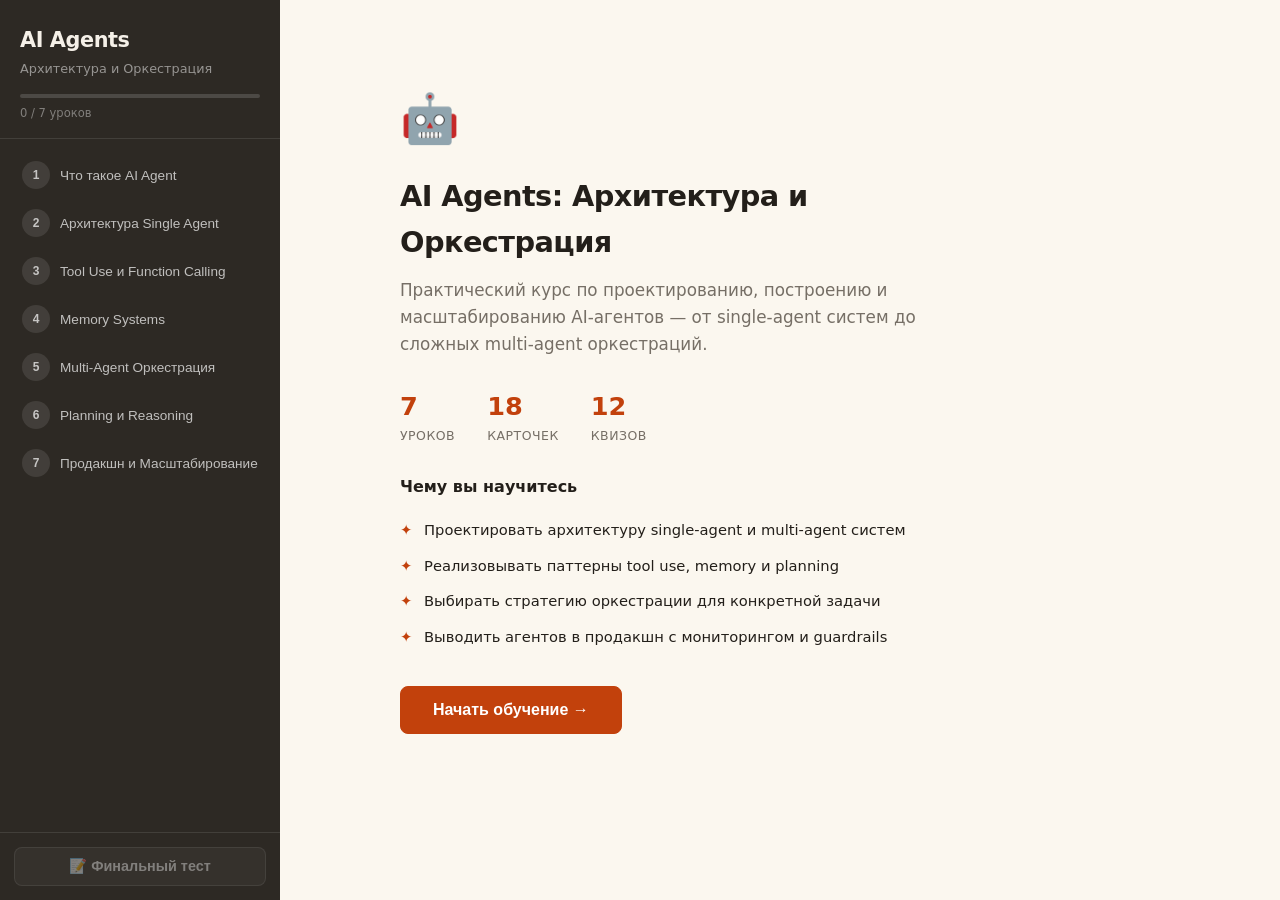
==== ai-agents-course/index.html @ 0e443306 "добавлены курсы" ====
<!DOCTYPE html>
<html lang="ru">
<head>
  <meta charset="UTF-8">
  <meta name="viewport" content="width=device-width, initial-scale=1.0">
  <title>AI Agents: Архитектура и Оркестрация</title>
  <link rel="stylesheet" href="styles.css">
</head>
<body>
  <div class="app">
    <!-- Sidebar -->
    <aside class="sidebar" id="sidebar">
      <div class="sidebar-header">
        <h1 class="course-title">AI Agents</h1>
        <p class="course-subtitle">Архитектура и Оркестрация</p>
        <div class="progress-bar">
          <div class="progress-fill" id="progress-fill"></div>
        </div>
        <span class="progress-text" id="progress-text">0 / 7 уроков</span>
      </div>
      <nav class="lesson-nav" id="lesson-nav"></nav>
      <div class="sidebar-footer">
        <button class="btn btn-review" id="btn-review" disabled>📝 Финальный тест</button>
      </div>
    </aside>

    <!-- Main Content -->
    <main class="main" id="main">
      <!-- Welcome Screen -->
      <div class="welcome" id="welcome">
        <div class="welcome-inner">
          <span class="welcome-icon">🤖</span>
          <h2>AI Agents: Архитектура и Оркестрация</h2>
          <p class="welcome-desc">Практический курс по проектированию, построению и масштабированию AI-агентов — от single-agent систем до сложных multi-agent оркестраций.</p>
          <div class="welcome-stats">
            <div class="stat"><span class="stat-num">7</span><span class="stat-label">уроков</span></div>
            <div class="stat"><span class="stat-num">18</span><span class="stat-label">карточек</span></div>
            <div class="stat"><span class="stat-num">12</span><span class="stat-label">квизов</span></div>
          </div>
          <h3>Чему вы научитесь</h3>
          <ul class="welcome-objectives">
            <li>Проектировать архитектуру single-agent и multi-agent систем</li>
            <li>Реализовывать паттерны tool use, memory и planning</li>
            <li>Выбирать стратегию оркестрации для конкретной задачи</li>
            <li>Выводить агентов в продакшн с мониторингом и guardrails</li>
          </ul>
          <button class="btn btn-start" id="btn-start">Начать обучение →</button>
        </div>
      </div>

      <!-- Lesson View -->
      <div class="lesson-view hidden" id="lesson-view">
        <header class="lesson-header">
          <span class="lesson-badge" id="lesson-badge">Урок 1</span>
          <h2 class="lesson-title" id="lesson-title"></h2>
        </header>

        <!-- Objectives -->
        <section class="section objectives-section">
          <h3>🎯 Цели урока</h3>
          <ul class="objectives-list" id="objectives-list"></ul>
        </section>

        <!-- Content -->
        <section class="section content-section" id="content-section"></section>

        <!-- Flashcards -->
        <section class="section flashcards-section">
          <h3>🃏 Флэш-карточки</h3>
          <div class="flashcards" id="flashcards"></div>
        </section>

        <!-- Quiz -->
        <section class="section quiz-section">
          <h3>✅ Проверка знаний</h3>
          <div class="quiz" id="quiz"></div>
        </section>

        <!-- Sources -->
        <section class="section sources-section" id="sources-section">
          <h3>📚 Источники</h3>
          <div class="sources" id="sources"></div>
        </section>

        <!-- Navigation -->
        <div class="lesson-nav-buttons">
          <button class="btn btn-prev" id="btn-prev">← Назад</button>
          <button class="btn btn-next" id="btn-next">Далее →</button>
        </div>
      </div>

      <!-- Final Review -->
      <div class="review-view hidden" id="review-view">
        <header class="lesson-header">
          <span class="lesson-badge">Финал</span>
          <h2 class="lesson-title">Итоговый тест</h2>
        </header>
        <p class="review-desc">Проверьте свои знания по всему курсу. 8 вопросов из всех уроков.</p>
        <div class="quiz" id="final-quiz"></div>
        <div class="review-result hidden" id="review-result">
          <h3 id="review-score"></h3>
          <p id="review-message"></p>
        </div>
      </div>
    </main>
  </div>

  <!-- Mobile toggle -->
  <button class="sidebar-toggle" id="sidebar-toggle">☰</button>

  <script src="script.js"></script>
</body>
</html>
---- ai-agents-course/styles.css ----
/* Design Tokens */
:root {
  --bg: #fbf7ef;
  --surface: #fffdf8;
  --text: #231f1a;
  --muted: #766f66;
  --border: #e8ded0;
  --primary: #2d2924;
  --accent: #c2410c;
  --success: #15803d;
  --warning: #b45309;
  --radius: 8px;
  --sidebar-w: 280px;
}

* { margin: 0; padding: 0; box-sizing: border-box; }

body {
  font-family: "Segoe UI", system-ui, -apple-system, sans-serif;
  background: var(--bg);
  color: var(--text);
  line-height: 1.6;
  min-height: 100vh;
}

.app {
  display: flex;
  min-height: 100vh;
}

/* Sidebar */
.sidebar {
  width: var(--sidebar-w);
  background: var(--primary);
  color: #f5f0e8;
  display: flex;
  flex-direction: column;
  position: fixed;
  top: 0; left: 0; bottom: 0;
  z-index: 100;
  transition: transform 0.3s ease;
}

.sidebar-header {
  padding: 24px 20px 16px;
  border-bottom: 1px solid rgba(255,255,255,0.1);
}

.course-title {
  font-size: 1.3rem;
  font-weight: 700;
  letter-spacing: -0.02em;
}

.course-subtitle {
  font-size: 0.8rem;
  color: rgba(255,255,255,0.5);
  margin-top: 2px;
}

.progress-bar {
  height: 4px;
  background: rgba(255,255,255,0.15);
  border-radius: 2px;
  margin-top: 14px;
  overflow: hidden;
}

.progress-fill {
  height: 100%;
  background: var(--accent);
  border-radius: 2px;
  width: 0%;
  transition: width 0.4s ease;
}

.progress-text {
  font-size: 0.72rem;
  color: rgba(255,255,255,0.4);
  margin-top: 6px;
  display: block;
}

/* Lesson Nav */
.lesson-nav {
  flex: 1;
  overflow-y: auto;
  padding: 12px 10px;
}

.lesson-nav-item {
  display: flex;
  align-items: center;
  gap: 10px;
  padding: 10px 12px;
  border-radius: var(--radius);
  cursor: pointer;
  font-size: 0.85rem;
  color: rgba(255,255,255,0.7);
  transition: all 0.15s;
  border: none;
  background: none;
  width: 100%;
  text-align: left;
}

.lesson-nav-item:hover {
  background: rgba(255,255,255,0.08);
  color: #fff;
}

.lesson-nav-item.active {
  background: rgba(194, 65, 12, 0.25);
  color: #fff;
}

.lesson-nav-item.completed .nav-icon {
  background: var(--success);
  color: #fff;
}

.nav-icon {
  width: 28px; height: 28px;
  border-radius: 50%;
  background: rgba(255,255,255,0.1);
  display: flex; align-items: center; justify-content: center;
  font-size: 0.75rem;
  font-weight: 600;
  flex-shrink: 0;
}

.sidebar-footer {
  padding: 14px;
  border-top: 1px solid rgba(255,255,255,0.1);
}

/* Buttons */
.btn {
  display: inline-flex;
  align-items: center;
  justify-content: center;
  padding: 10px 20px;
  border-radius: var(--radius);
  font-size: 0.9rem;
  font-weight: 600;
  cursor: pointer;
  border: 1px solid var(--border);
  background: var(--surface);
  color: var(--text);
  transition: all 0.15s;
}

.btn:hover { border-color: var(--muted); }
.btn:disabled { opacity: 0.4; cursor: not-allowed; }

.btn-start {
  background: var(--accent);
  color: #fff;
  border-color: var(--accent);
  padding: 14px 32px;
  font-size: 1rem;
}

.btn-start:hover { background: #a8360a; }

.btn-review {
  width: 100%;
  background: rgba(255,255,255,0.1);
  color: #fff;
  border-color: rgba(255,255,255,0.2);
}

.btn-review:hover:not(:disabled) {
  background: rgba(255,255,255,0.18);
}

.btn-prev { background: var(--surface); }
.btn-next { background: var(--accent); color: #fff; border-color: var(--accent); }
.btn-next:hover { background: #a8360a; }

/* Main */
.main {
  flex: 1;
  margin-left: var(--sidebar-w);
  padding: 40px;
  max-width: 820px;
}

/* Welcome */
.welcome {
  display: flex;
  justify-content: center;
  align-items: flex-start;
  padding-top: 40px;
}

.welcome-inner {
  max-width: 580px;
}

.welcome-icon {
  font-size: 3rem;
  display: block;
  margin-bottom: 16px;
}

.welcome h2 {
  font-size: 1.8rem;
  font-weight: 700;
  letter-spacing: -0.02em;
  margin-bottom: 12px;
}

.welcome-desc {
  color: var(--muted);
  font-size: 1.05rem;
  margin-bottom: 28px;
}

.welcome-stats {
  display: flex;
  gap: 32px;
  margin-bottom: 28px;
}

.stat {
  display: flex;
  flex-direction: column;
}

.stat-num {
  font-size: 1.6rem;
  font-weight: 700;
  color: var(--accent);
}

.stat-label {
  font-size: 0.78rem;
  color: var(--muted);
  text-transform: uppercase;
  letter-spacing: 0.04em;
}

.welcome h3 {
  font-size: 1rem;
  margin-bottom: 12px;
}

.welcome-objectives {
  list-style: none;
  margin-bottom: 32px;
}

.welcome-objectives li {
  padding: 6px 0 6px 24px;
  position: relative;
  color: var(--text);
  font-size: 0.92rem;
}

.welcome-objectives li::before {
  content: "✦";
  position: absolute;
  left: 0;
  color: var(--accent);
}

/* Lesson View */
.lesson-header {
  margin-bottom: 32px;
}

.lesson-badge {
  display: inline-block;
  padding: 4px 12px;
  background: rgba(194, 65, 12, 0.1);
  color: var(--accent);
  border-radius: 20px;
  font-size: 0.78rem;
  font-weight: 600;
  margin-bottom: 10px;
}

.lesson-title {
  font-size: 1.5rem;
  font-weight: 700;
  letter-spacing: -0.01em;
}

.section {
  margin-bottom: 36px;
}

.section h3 {
  font-size: 1rem;
  font-weight: 600;
  margin-bottom: 14px;
  padding-bottom: 8px;
  border-bottom: 1px solid var(--border);
}

/* Objectives */
.objectives-list {
  list-style: none;
}

.objectives-list li {
  padding: 8px 0 8px 28px;
  position: relative;
  font-size: 0.92rem;
}

.objectives-list li::before {
  content: "→";
  position: absolute;
  left: 4px;
  color: var(--accent);
  font-weight: 700;
}

/* Content */
.content-section h4 {
  font-size: 1.05rem;
  font-weight: 600;
  margin: 24px 0 10px;
  color: var(--primary);
}

.content-section p {
  margin-bottom: 12px;
  font-size: 0.94rem;
  line-height: 1.7;
}

.content-section ul {
  margin: 8px 0 16px 20px;
  font-size: 0.92rem;
}

.content-section li {
  margin-bottom: 6px;
}

.content-section code {
  background: rgba(194, 65, 12, 0.08);
  padding: 2px 6px;
  border-radius: 4px;
  font-size: 0.85rem;
  font-family: "JetBrains Mono", "Fira Code", monospace;
}

.content-section pre {
  background: var(--primary);
  color: #e8ded0;
  padding: 16px 20px;
  border-radius: var(--radius);
  overflow-x: auto;
  margin: 12px 0 16px;
  font-size: 0.82rem;
  line-height: 1.5;
}

.content-section pre code {
  background: none;
  padding: 0;
  color: inherit;
}

.key-concept {
  background: rgba(194, 65, 12, 0.06);
  border-left: 3px solid var(--accent);
  padding: 14px 18px;
  border-radius: 0 var(--radius) var(--radius) 0;
  margin: 16px 0;
  font-size: 0.92rem;
}

/* Flashcards */
.flashcards {
  display: grid;
  grid-template-columns: repeat(auto-fill, minmax(220px, 1fr));
  gap: 14px;
}

.flashcard {
  perspective: 800px;
  height: 160px;
  cursor: pointer;
}

.flashcard-inner {
  position: relative;
  width: 100%;
  height: 100%;
  transition: transform 0.5s;
  transform-style: preserve-3d;
}

.flashcard.flipped .flashcard-inner {
  transform: rotateY(180deg);
}

.flashcard-front, .flashcard-back {
  position: absolute;
  inset: 0;
  backface-visibility: hidden;
  border-radius: var(--radius);
  display: flex;
  align-items: center;
  justify-content: center;
  padding: 16px;
  text-align: center;
  font-size: 0.88rem;
}

.flashcard-front {
  background: var(--surface);
  border: 1px solid var(--border);
  font-weight: 600;
  color: var(--primary);
}

.flashcard-front::after {
  content: "Нажмите, чтобы перевернуть";
  position: absolute;
  bottom: 8px;
  font-size: 0.68rem;
  color: var(--muted);
  font-weight: 400;
}

.flashcard-back {
  background: var(--primary);
  color: #f5f0e8;
  transform: rotateY(180deg);
  line-height: 1.5;
}

/* Quiz */
.quiz-question {
  margin-bottom: 24px;
}

.quiz-question h4 {
  font-size: 0.95rem;
  margin-bottom: 12px;
  font-weight: 600;
}

.quiz-options {
  display: flex;
  flex-direction: column;
  gap: 8px;
}

.quiz-option {
  padding: 12px 16px;
  border: 1px solid var(--border);
  border-radius: var(--radius);
  cursor: pointer;
  font-size: 0.88rem;
  background: var(--surface);
  transition: all 0.15s;
  text-align: left;
}

.quiz-option:hover:not(.disabled) {
  border-color: var(--accent);
  background: rgba(194, 65, 12, 0.04);
}

.quiz-option.correct {
  border-color: var(--success);
  background: rgba(21, 128, 61, 0.08);
  color: var(--success);
}

.quiz-option.wrong {
  border-color: #dc2626;
  background: rgba(220, 38, 38, 0.06);
  color: #dc2626;
}

.quiz-option.disabled {
  cursor: default;
  opacity: 0.6;
}

.quiz-option.disabled.correct {
  opacity: 1;
}

.quiz-feedback {
  margin-top: 8px;
  padding: 10px 14px;
  border-radius: var(--radius);
  font-size: 0.84rem;
  display: none;
}

.quiz-feedback.show { display: block; }

.quiz-feedback.correct-fb {
  background: rgba(21, 128, 61, 0.08);
  color: var(--success);
}

.quiz-feedback.wrong-fb {
  background: rgba(220, 38, 38, 0.06);
  color: #b91c1c;
}

/* Sources */
.sources {
  display: flex;
  flex-direction: column;
  gap: 8px;
}

.source-card {
  display: flex;
  align-items: center;
  gap: 12px;
  padding: 12px 16px;
  border: 1px solid var(--border);
  border-radius: var(--radius);
  text-decoration: none;
  color: var(--text);
  background: var(--surface);
  transition: border-color 0.15s;
  font-size: 0.88rem;
}

.source-card:hover { border-color: var(--accent); }

.source-icon {
  font-size: 1.2rem;
  flex-shrink: 0;
}

.source-title { font-weight: 600; }
.source-url {
  font-size: 0.75rem;
  color: var(--muted);
  word-break: break-all;
}

/* Lesson Nav Buttons */
.lesson-nav-buttons {
  display: flex;
  justify-content: space-between;
  margin-top: 40px;
  padding-top: 24px;
  border-top: 1px solid var(--border);
}

/* Review */
.review-desc {
  color: var(--muted);
  margin-bottom: 28px;
  font-size: 0.95rem;
}

.review-result {
  text-align: center;
  padding: 32px;
  background: var(--surface);
  border: 1px solid var(--border);
  border-radius: var(--radius);
  margin-top: 24px;
}

.review-result h3 {
  font-size: 1.4rem;
  margin-bottom: 8px;
}

.review-result p {
  color: var(--muted);
}

/* Mobile */
.sidebar-toggle {
  display: none;
  position: fixed;
  bottom: 20px;
  right: 20px;
  width: 48px;
  height: 48px;
  border-radius: 50%;
  background: var(--primary);
  color: #fff;
  font-size: 1.3rem;
  border: none;
  cursor: pointer;
  z-index: 200;
  box-shadow: 0 4px 12px rgba(0,0,0,0.2);
}

.hidden { display: none !important; }

@media (max-width: 768px) {
  .sidebar {
    transform: translateX(-100%);
  }
  .sidebar.open {
    transform: translateX(0);
  }
  .main {
    margin-left: 0;
    padding: 24px 16px;
  }
  .sidebar-toggle {
    display: flex;
    align-items: center;
    justify-content: center;
  }
  .welcome h2 { font-size: 1.4rem; }
  .welcome-stats { gap: 20px; }
  .flashcards { grid-template-columns: 1fr; }
}
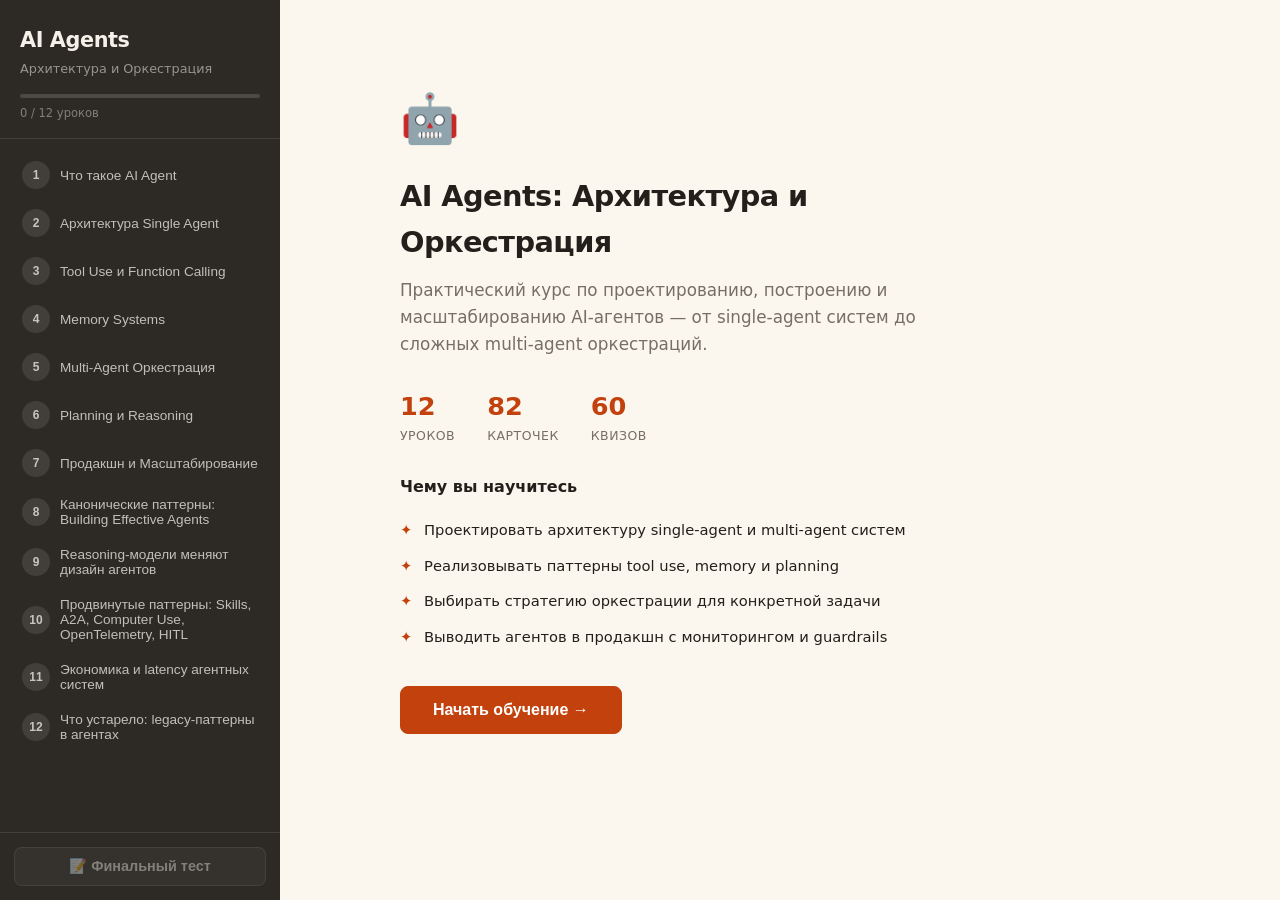
==== commit 7b2a30ae: "Обновлены данные курсов: количество уроков, карточек, квизов и добавлены мини‑кейсы Изменено количес" ====
--- a/ai-agents-course/index.html
+++ b/ai-agents-course/index.html
@@ -16,7 +16,7 @@
         <div class="progress-bar">
           <div class="progress-fill" id="progress-fill"></div>
         </div>
-        <span class="progress-text" id="progress-text">0 / 7 уроков</span>
+        <span class="progress-text" id="progress-text">0 / 12 уроков</span>
       </div>
       <nav class="lesson-nav" id="lesson-nav"></nav>
       <div class="sidebar-footer">
@@ -33,9 +33,9 @@
           <h2>AI Agents: Архитектура и Оркестрация</h2>
           <p class="welcome-desc">Практический курс по проектированию, построению и масштабированию AI-агентов — от single-agent систем до сложных multi-agent оркестраций.</p>
           <div class="welcome-stats">
-            <div class="stat"><span class="stat-num">7</span><span class="stat-label">уроков</span></div>
-            <div class="stat"><span class="stat-num">18</span><span class="stat-label">карточек</span></div>
-            <div class="stat"><span class="stat-num">12</span><span class="stat-label">квизов</span></div>
+            <div class="stat"><span class="stat-num">12</span><span class="stat-label">уроков</span></div>
+            <div class="stat"><span class="stat-num">82</span><span class="stat-label">карточек</span></div>
+            <div class="stat"><span class="stat-num">60</span><span class="stat-label">квизов</span></div>
           </div>
           <h3>Чему вы научитесь</h3>
           <ul class="welcome-objectives">
@@ -95,7 +95,7 @@
           <span class="lesson-badge">Финал</span>
           <h2 class="lesson-title">Итоговый тест</h2>
         </header>
-        <p class="review-desc">Проверьте свои знания по всему курсу. 8 вопросов из всех уроков.</p>
+        <p class="review-desc">Проверьте свои знания по всему курсу. 12 вопросов из всех уроков.</p>
         <div class="quiz" id="final-quiz"></div>
         <div class="review-result hidden" id="review-result">
           <h3 id="review-score"></h3>
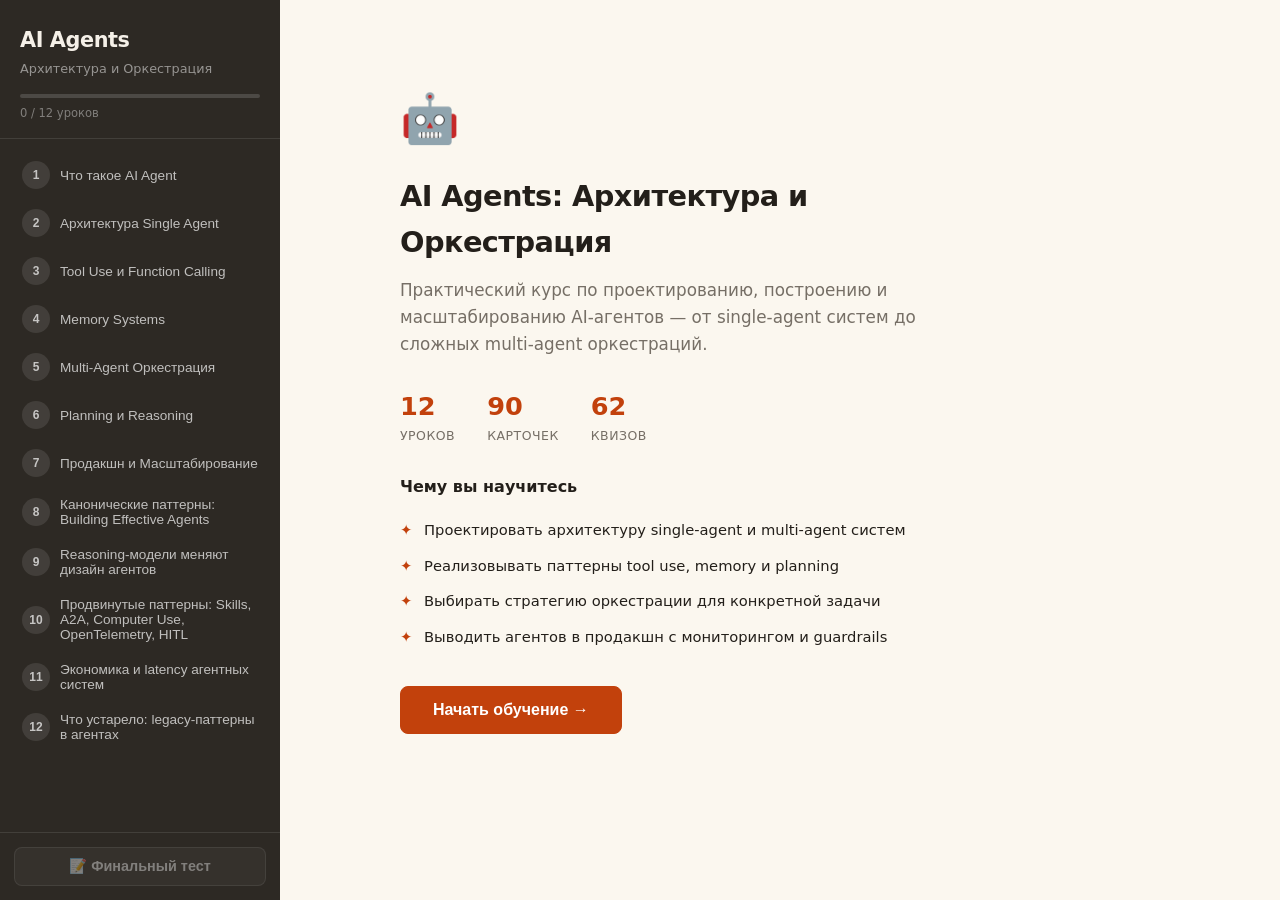
==== commit 0a23a35c: "Добавлен материал по Atom of Thought (AoT) и улучшена статистика курсов Обновлены цифры карточек и к" ====
--- a/ai-agents-course/index.html
+++ b/ai-agents-course/index.html
@@ -34,8 +34,8 @@
           <p class="welcome-desc">Практический курс по проектированию, построению и масштабированию AI-агентов — от single-agent систем до сложных multi-agent оркестраций.</p>
           <div class="welcome-stats">
             <div class="stat"><span class="stat-num">12</span><span class="stat-label">уроков</span></div>
-            <div class="stat"><span class="stat-num">82</span><span class="stat-label">карточек</span></div>
-            <div class="stat"><span class="stat-num">60</span><span class="stat-label">квизов</span></div>
+            <div class="stat"><span class="stat-num">90</span><span class="stat-label">карточек</span></div>
+            <div class="stat"><span class="stat-num">62</span><span class="stat-label">квизов</span></div>
           </div>
           <h3>Чему вы научитесь</h3>
           <ul class="welcome-objectives">
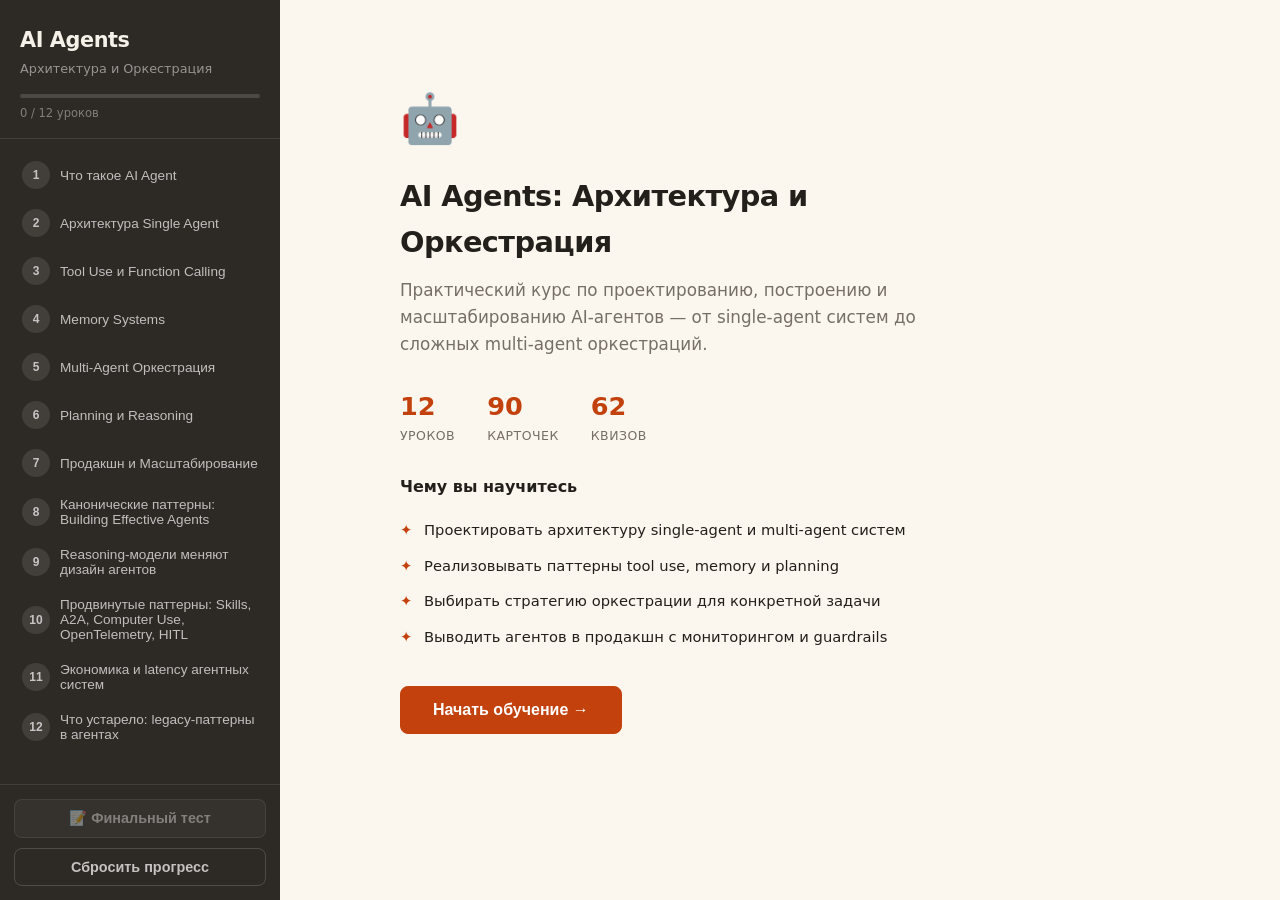
==== commit f1533842: "Добавлена функция сброса прогресса для всех курсов Добавлена кнопка 'Сбросить прогресс' в боковую па" ====
--- a/ai-agents-course/index.html
+++ b/ai-agents-course/index.html
@@ -21,6 +21,7 @@
       <nav class="lesson-nav" id="lesson-nav"></nav>
       <div class="sidebar-footer">
         <button class="btn btn-review" id="btn-review" disabled>📝 Финальный тест</button>
+        <button class="btn btn-reset" id="btn-reset">Сбросить прогресс</button>
       </div>
     </aside>
 
--- a/ai-agents-course/styles.css
+++ b/ai-agents-course/styles.css
@@ -173,6 +173,16 @@
 .btn-review:hover:not(:disabled) {
   background: rgba(255,255,255,0.18);
 }
+
+.btn-reset {
+  width: 100%;
+  margin-top: 10px;
+  background: transparent;
+  color: rgba(255,255,255,0.72);
+  border-color: rgba(255,255,255,0.16);
+}
+
+.btn-reset:hover { background: rgba(255,255,255,0.08); color: #fff; }
 
 .btn-prev { background: var(--surface); }
 .btn-next { background: var(--accent); color: #fff; border-color: var(--accent); }
@@ -619,3 +629,86 @@
   .welcome-stats { gap: 20px; }
   .flashcards { grid-template-columns: 1fr; }
 }
+
+/* Mobile overflow guards */
+body,
+.app {
+  overflow-x: hidden;
+}
+
+.lesson-nav-item span:last-child,
+.lesson-title,
+.welcome h2,
+.content-section,
+.content-section p,
+.content-section li,
+.quiz-option,
+.source-title {
+  overflow-wrap: anywhere;
+}
+
+.main {
+  min-width: 0;
+}
+
+.content-section pre {
+  max-width: 100%;
+  white-space: pre-wrap;
+  overflow-wrap: anywhere;
+}
+
+.content-section table {
+  display: block;
+  width: 100%;
+  max-width: 100%;
+  overflow-x: auto;
+}
+
+.flashcard-front,
+.flashcard-back {
+  overflow: auto;
+  overflow-wrap: anywhere;
+}
+
+.source-card {
+  min-width: 0;
+}
+
+@media (max-width: 900px) {
+  .app {
+    display: block;
+  }
+
+  .sidebar {
+    width: min(var(--sidebar-w), 86vw);
+    transform: translateX(-100%);
+  }
+
+  .sidebar.open {
+    transform: translateX(0);
+  }
+
+  .main {
+    width: 100%;
+    max-width: none;
+    margin-left: 0;
+    padding: 24px;
+  }
+
+  .welcome-stats,
+  .lesson-nav-buttons {
+    align-items: stretch;
+    flex-direction: column;
+    gap: 10px;
+  }
+
+  .lesson-nav-buttons .btn {
+    width: 100%;
+  }
+
+  .sidebar-toggle {
+    display: flex;
+    align-items: center;
+    justify-content: center;
+  }
+}
